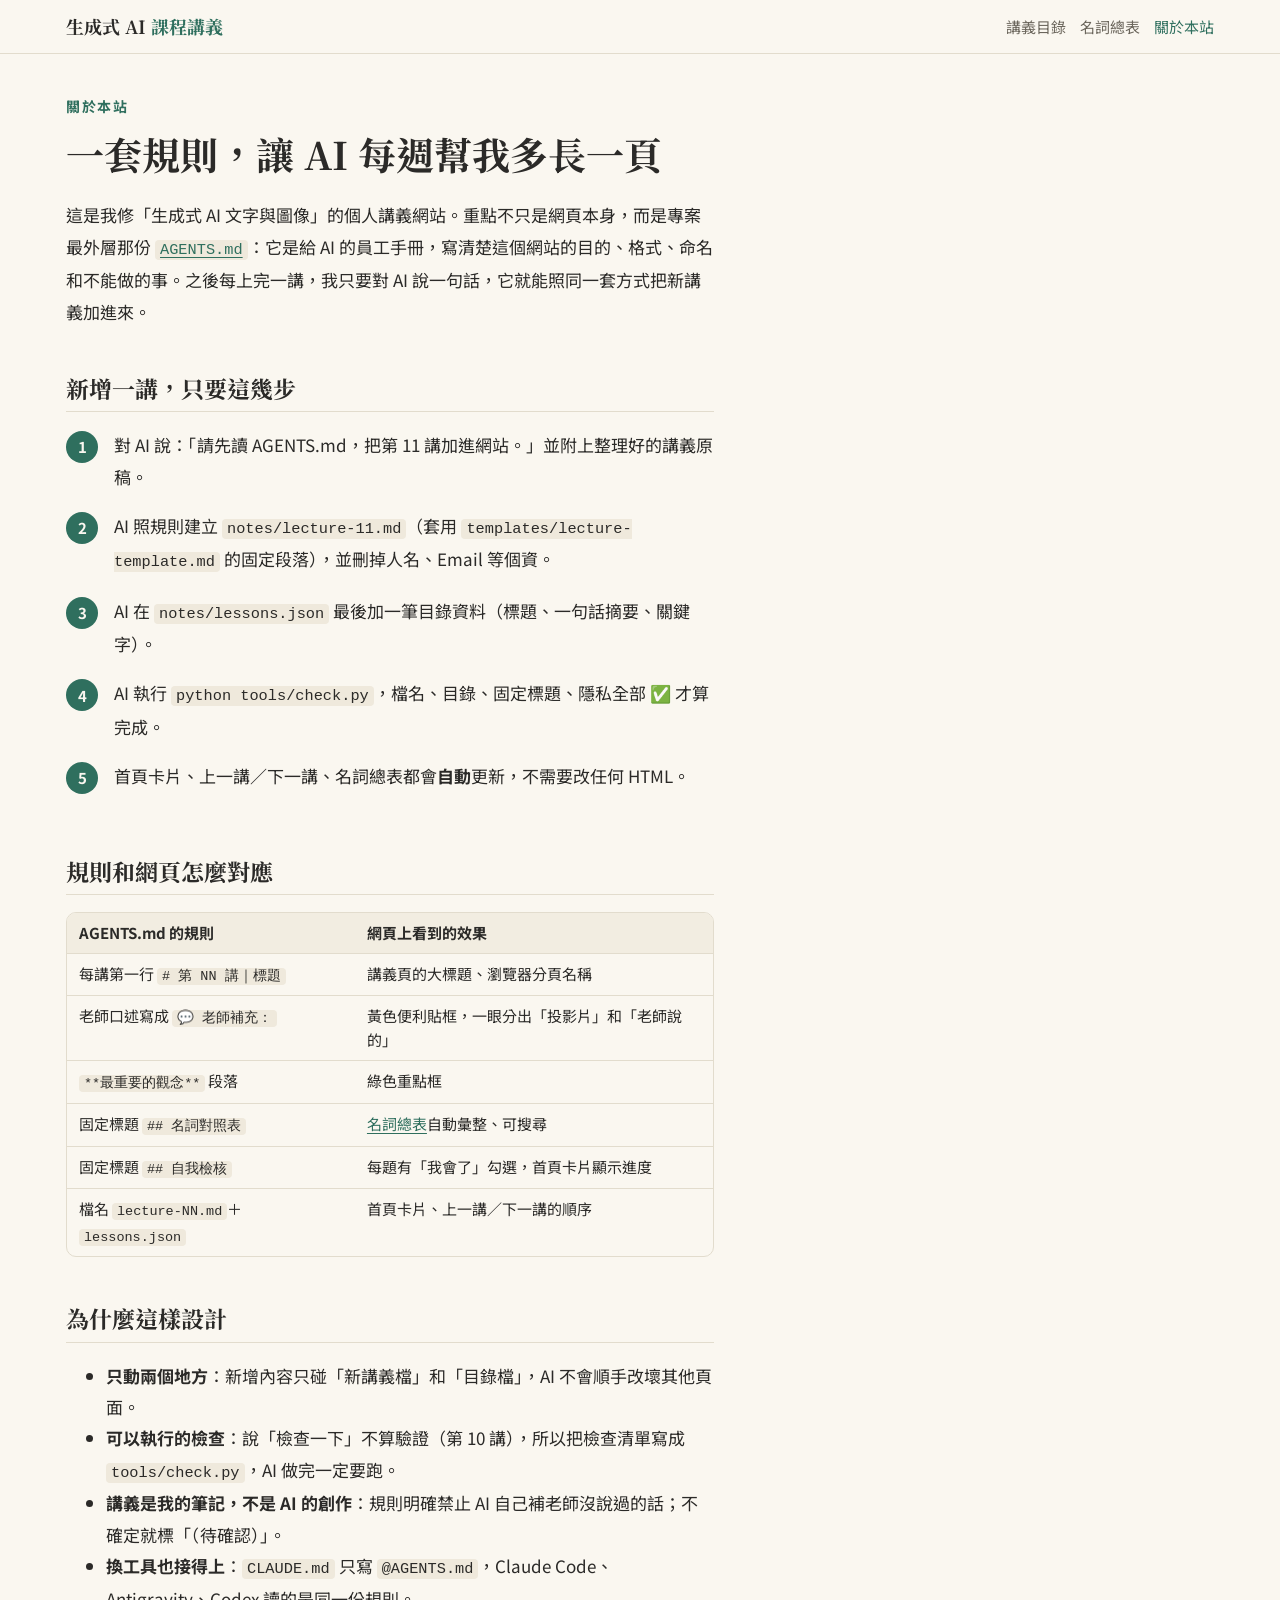
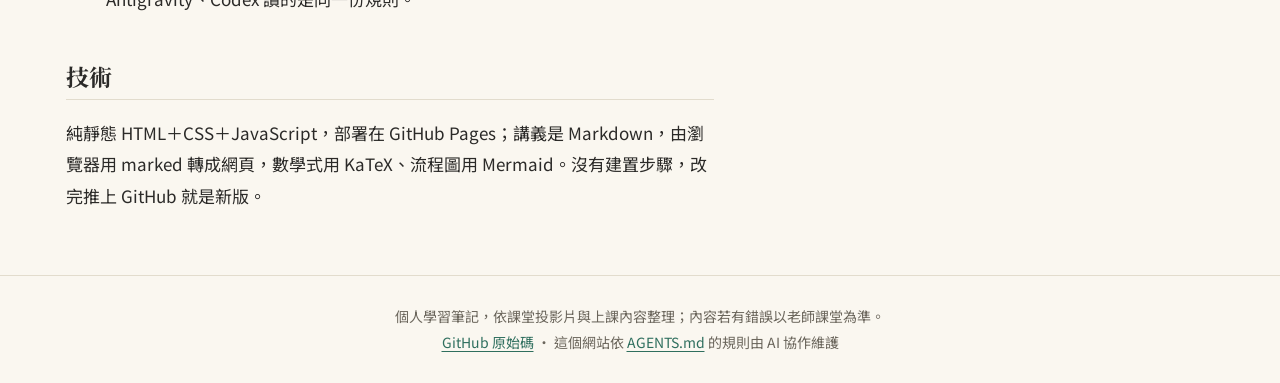
==== about.html @ 7ac34c0b "建立課程講義網站：AGENTS.md 規則、10 講講義、四個頁面與檢查腳本 Co-Authored-By: Claude Opus 5.5 <noreply@anthropic.com>" ====
<!doctype html>
<html lang="zh-Hant-TW">
<head>
  <meta charset="utf-8">
  <meta name="viewport" content="width=device-width, initial-scale=1">
  <title>關於本站｜生成式 AI 課程講義</title>
  <link rel="preconnect" href="https://fonts.googleapis.com">
  <link rel="preconnect" href="https://fonts.gstatic.com" crossorigin>
  <link href="https://fonts.googleapis.com/css2?family=Noto+Sans+TC:wght@400;700&family=Noto+Serif+TC:wght@700&display=swap" rel="stylesheet">
  <link rel="stylesheet" href="assets/style.css">
</head>
<body>
  <main class="page">
    <article class="prose article">
      <p class="eyebrow">關於本站</p>
      <h1>一套規則，讓 AI 每週幫我多長一頁</h1>
      <p>這是我修「生成式 AI 文字與圖像」的個人講義網站。重點不只是網頁本身，而是專案最外層那份 <a id="agents-link" href="#"><code>AGENTS.md</code></a>：它是給 AI 的員工手冊，寫清楚這個網站的目的、格式、命名和不能做的事。之後每上完一講，我只要對 AI 說一句話，它就能照同一套方式把新講義加進來。</p>

      <h2>新增一講，只要這幾步</h2>
      <ol class="steps">
        <li>對 AI 說：「請先讀 AGENTS.md，把第 11 講加進網站。」並附上整理好的講義原稿。</li>
        <li>AI 照規則建立 <code>notes/lecture-11.md</code>（套用 <code>templates/lecture-template.md</code> 的固定段落），並刪掉人名、Email 等個資。</li>
        <li>AI 在 <code>notes/lessons.json</code> 最後加一筆目錄資料（標題、一句話摘要、關鍵字）。</li>
        <li>AI 執行 <code>python tools/check.py</code>，檔名、目錄、固定標題、隱私全部 ✅ 才算完成。</li>
        <li>首頁卡片、上一講／下一講、名詞總表都會<strong>自動</strong>更新，不需要改任何 HTML。</li>
      </ol>

      <h2>規則和網頁怎麼對應</h2>
      <div class="table-wrap"><table>
        <thead><tr><th>AGENTS.md 的規則</th><th>網頁上看到的效果</th></tr></thead>
        <tbody>
          <tr><td>每講第一行 <code># 第 NN 講｜標題</code></td><td>講義頁的大標題、瀏覽器分頁名稱</td></tr>
          <tr><td>老師口述寫成 <code>💬 老師補充：</code></td><td>黃色便利貼框，一眼分出「投影片」和「老師說的」</td></tr>
          <tr><td><code>**最重要的觀念**</code> 段落</td><td>綠色重點框</td></tr>
          <tr><td>固定標題 <code>## 名詞對照表</code></td><td><a href="glossary.html">名詞總表</a>自動彙整、可搜尋</td></tr>
          <tr><td>固定標題 <code>## 自我檢核</code></td><td>每題有「我會了」勾選，首頁卡片顯示進度</td></tr>
          <tr><td>檔名 <code>lecture-NN.md</code>＋<code>lessons.json</code></td><td>首頁卡片、上一講／下一講的順序</td></tr>
        </tbody>
      </table></div>

      <h2>為什麼這樣設計</h2>
      <ul>
        <li><strong>只動兩個地方</strong>：新增內容只碰「新講義檔」和「目錄檔」，AI 不會順手改壞其他頁面。</li>
        <li><strong>可以執行的檢查</strong>：說「檢查一下」不算驗證（第 10 講），所以把檢查清單寫成 <code>tools/check.py</code>，AI 做完一定要跑。</li>
        <li><strong>講義是我的筆記，不是 AI 的創作</strong>：規則明確禁止 AI 自己補老師沒說過的話；不確定就標「（待確認）」。</li>
        <li><strong>換工具也接得上</strong>：<code>CLAUDE.md</code> 只寫 <code>@AGENTS.md</code>，Claude Code、Antigravity、Codex 讀的是同一份規則。</li>
      </ul>

      <h2>技術</h2>
      <p>純靜態 HTML＋CSS＋JavaScript，部署在 GitHub Pages；講義是 Markdown，由瀏覽器用 marked 轉成網頁，數學式用 KaTeX、流程圖用 Mermaid。沒有建置步驟，改完推上 GitHub 就是新版。</p>
    </article>
  </main>
  <script src="assets/common.js"></script>
  <script>
    renderChrome("about");
    document.getElementById("agents-link").href = `${SITE.repo}/blob/main/AGENTS.md`;
  </script>
</body>
</html>
---- assets/style.css ----
/* 全站唯一樣式表。顏色只用這裡的變數（見 AGENTS.md 第 6 節）。 */
:root {
  --paper: #faf7f0;        /* 米白底 */
  --paper-2: #f2ede1;      /* 卡片、表頭 */
  --ink: #2b2a28;          /* 深墨文字 */
  --ink-soft: #6b665c;     /* 次要文字 */
  --line: #e2dccd;         /* 分隔線 */
  --accent: #2f6f5e;       /* 墨綠：連結、重點框 */
  --accent-soft: #e3efe9;
  --marker: #fff1b8;       /* 螢光黃：只給 💬 老師補充 */
  --marker-edge: #e6c34a;
  --code-bg: #efe9dc;
  --shadow: 0 1px 2px rgba(60, 50, 30, .06), 0 4px 14px rgba(60, 50, 30, .06);
  --serif: "Noto Serif TC", "Songti TC", serif;
  --sans: "Noto Sans TC", "PingFang TC", "Microsoft JhengHei", sans-serif;
  --mono: ui-monospace, "Cascadia Code", Consolas, monospace;
  --measure: 72ch;
  color-scheme: light;
}

@media (prefers-color-scheme: dark) {
  :root {
    --paper: #1c1b19;
    --paper-2: #262421;
    --ink: #ece7dc;
    --ink-soft: #a9a294;
    --line: #3a3732;
    --accent: #7cc4ad;
    --accent-soft: #23332d;
    --marker: #3b3420;
    --marker-edge: #b8973a;
    --code-bg: #2a2825;
    --shadow: 0 1px 2px rgba(0, 0, 0, .3);
    color-scheme: dark;
  }
}

* { box-sizing: border-box; }
html { -webkit-text-size-adjust: 100%; }
body {
  margin: 0;
  background: var(--paper);
  color: var(--ink);
  font-family: var(--sans);
  font-size: 17px;
  line-height: 1.85;
}
a { color: var(--accent); text-underline-offset: 3px; }
a:hover { text-decoration-thickness: 2px; }
img { max-width: 100%; }

/* ---------- 頁首／頁尾 ---------- */
.site-header {
  border-bottom: 1px solid var(--line);
  background: var(--paper);
  position: sticky; top: 0; z-index: 10;
}
.site-header .wrap {
  display: flex; align-items: center; gap: 16px;
  max-width: 1180px; margin: 0 auto; padding: 10px 16px;
}
.brand {
  font-family: var(--serif); font-weight: 700; font-size: 18px;
  color: var(--ink); text-decoration: none; margin-right: auto;
  white-space: nowrap; overflow: hidden; text-overflow: ellipsis;
}
.brand span { color: var(--accent); }
.site-nav { display: flex; gap: 14px; font-size: 15px; }
.site-nav a { color: var(--ink-soft); text-decoration: none; white-space: nowrap; }
.site-nav a[aria-current="page"], .site-nav a:hover { color: var(--accent); }
.site-footer {
  border-top: 1px solid var(--line);
  color: var(--ink-soft); font-size: 14px;
  padding: 28px 16px 40px; text-align: center; margin-top: 64px;
}

.page { max-width: 1180px; margin: 0 auto; padding: 0 16px; }

/* ---------- 首頁 ---------- */
.hero { padding: 56px 0 28px; max-width: 760px; }
.eyebrow { color: var(--accent); font-size: 14px; letter-spacing: .12em; font-weight: 700; margin: 0 0 8px; }
.hero h1 { font-family: var(--serif); font-size: clamp(30px, 6vw, 44px); line-height: 1.3; margin: 0 0 16px; }
.hero p { color: var(--ink-soft); margin: 0; }
.stats { display: flex; gap: 28px; margin: 24px 0 0; flex-wrap: wrap; }
.stats b { display: block; font-family: var(--serif); font-size: 28px; color: var(--ink); }
.stats span { font-size: 14px; color: var(--ink-soft); }

.toolbar { display: flex; gap: 12px; align-items: center; margin: 24px 0 18px; flex-wrap: wrap; }
.search {
  flex: 1 1 260px; max-width: 420px;
  font: inherit; font-size: 16px; color: var(--ink);
  background: var(--paper-2); border: 1px solid var(--line);
  border-radius: 10px; padding: 9px 14px;
}
.search:focus { outline: 2px solid var(--accent); outline-offset: 1px; }
.toolbar .count { color: var(--ink-soft); font-size: 14px; }

.cards { display: grid; grid-template-columns: repeat(auto-fill, minmax(300px, 1fr)); gap: 18px; padding: 0; margin: 0; list-style: none; }
.card {
  display: flex; flex-direction: column; gap: 8px;
  background: var(--paper-2); border: 1px solid var(--line); border-radius: 14px;
  padding: 20px 20px 18px; color: inherit; text-decoration: none;
  box-shadow: var(--shadow); transition: transform .15s, border-color .15s;
  height: 100%;
}
.card:hover { transform: translateY(-2px); border-color: var(--accent); }
.card .num { font-family: var(--serif); font-size: 15px; color: var(--accent); font-weight: 700; }
.card h2 { font-family: var(--serif); font-size: 21px; line-height: 1.4; margin: 0; }
.card .sub { color: var(--ink-soft); font-size: 15px; margin: 0; }
.card .sum { font-size: 15px; margin: 4px 0 0; flex: 1; }
.tags { display: flex; flex-wrap: wrap; gap: 6px; margin-top: 6px; }
.tag { font-size: 12.5px; background: var(--accent-soft); color: var(--accent); border-radius: 999px; padding: 1px 10px; }
.card .progress { font-size: 13px; color: var(--ink-soft); }
.empty { color: var(--ink-soft); padding: 24px 0; }

/* ---------- 講義頁 ---------- */
.lesson-layout { display: grid; grid-template-columns: 240px minmax(0, 1fr); gap: 48px; padding-top: 32px; }
.toc { position: sticky; top: 76px; align-self: start; max-height: calc(100vh - 96px); overflow: auto; font-size: 14px; padding-right: 8px; }
.toc h2 { font-size: 13px; letter-spacing: .1em; color: var(--ink-soft); margin: 0 0 8px; }
.toc ol { list-style: none; padding: 0; margin: 0; }
.toc a { display: block; color: var(--ink-soft); text-decoration: none; padding: 4px 0 4px 10px; border-left: 2px solid var(--line); line-height: 1.5; }
.toc a:hover, .toc a.active { color: var(--accent); border-left-color: var(--accent); }
.toc details summary { display: none; }

.article { max-width: var(--measure); min-width: 0; }
.crumb { font-size: 14px; color: var(--ink-soft); margin: 0 0 12px; }
.article h1 { font-family: var(--serif); font-size: clamp(26px, 5vw, 36px); line-height: 1.35; margin: 0 0 20px; }
.article h1 small { display: block; font-size: .55em; color: var(--accent); font-weight: 700; letter-spacing: .08em; margin-bottom: 6px; }
.article h2 { font-family: var(--serif); font-size: 25px; line-height: 1.4; margin: 2.4em 0 .7em; padding-bottom: 6px; border-bottom: 1px solid var(--line); scroll-margin-top: 80px; }
.article h3 { font-size: 19px; margin: 1.8em 0 .5em; scroll-margin-top: 80px; }
.article h4 { font-size: 17px; margin: 1.4em 0 .4em; }
.article p, .article li { overflow-wrap: anywhere; }
.article blockquote { margin: 1em 0; padding: 4px 16px; border-left: 3px solid var(--line); color: var(--ink-soft); }
.article hr { border: 0; border-top: 1px dashed var(--line); margin: 2em 0; }
.article code { font-family: var(--mono); font-size: .9em; background: var(--code-bg); padding: 1px 5px; border-radius: 4px; }
.article pre { background: var(--code-bg); padding: 14px 16px; border-radius: 10px; overflow-x: auto; line-height: 1.6; }
.article pre code { background: none; padding: 0; }
.table-wrap { overflow-x: auto; margin: 1em 0; border: 1px solid var(--line); border-radius: 10px; }
.article table { border-collapse: collapse; width: 100%; font-size: 15px; line-height: 1.6; }
.article th, .article td { padding: 8px 12px; border-bottom: 1px solid var(--line); text-align: left; vertical-align: top; }
.article th { background: var(--paper-2); white-space: nowrap; }
.article tr:last-child td { border-bottom: 0; }
.katex-display { overflow-x: auto; overflow-y: hidden; padding: 4px 0; }
.mermaid { background: var(--paper-2); border-radius: 10px; padding: 12px; overflow-x: auto; text-align: center; }

/* 💬 老師補充：螢光便利貼 */
.teacher-note {
  background: var(--marker); border-left: 4px solid var(--marker-edge);
  border-radius: 4px 10px 10px 4px; padding: 10px 16px; margin: 1em 0;
}
.teacher-note > p:first-child { margin: 0 0 4px; font-weight: 700; }
.teacher-note ul, .teacher-note ol { margin: 0; padding-left: 1.3em; }
.teacher-note p:last-child { margin-bottom: 0; }
h2.spoken, h3.spoken { color: var(--ink); }
h2.spoken::after { content: "課堂口述"; font-family: var(--sans); font-size: 12px; font-weight: 700; color: var(--ink); background: var(--marker); border: 1px solid var(--marker-edge); border-radius: 999px; padding: 1px 8px; margin-left: 10px; vertical-align: middle; }

/* 最重要的觀念：綠色重點框 */
.key-idea { background: var(--accent-soft); border: 1px solid var(--accent); border-radius: 12px; padding: 14px 18px; margin: 1.2em 0; }

/* 自我檢核：勾選 */
.quiz { list-style: none; padding: 0; counter-reset: q; }
.quiz li { counter-increment: q; display: flex; gap: 12px; align-items: flex-start; padding: 10px 14px; margin: 8px 0; background: var(--paper-2); border: 1px solid var(--line); border-radius: 10px; }
.quiz li::before { content: counter(q); font-family: var(--serif); font-weight: 700; color: var(--accent); min-width: 1.4em; }
.quiz li .q { flex: 1; }
.quiz label { display: flex; align-items: center; gap: 4px; font-size: 13px; color: var(--ink-soft); white-space: nowrap; cursor: pointer; }
.quiz input { accent-color: var(--accent); width: 18px; height: 18px; }
.quiz li.done { border-color: var(--accent); }
.quiz li.done .q { color: var(--ink-soft); }
.quiz-meter { font-size: 14px; color: var(--ink-soft); }

.pager { display: grid; grid-template-columns: 1fr 1fr; gap: 14px; margin-top: 56px; }
.pager a { display: block; padding: 14px 16px; border: 1px solid var(--line); border-radius: 12px; text-decoration: none; color: inherit; background: var(--paper-2); }
.pager a:hover { border-color: var(--accent); }
.pager small { display: block; color: var(--ink-soft); font-size: 13px; }
.pager .next { text-align: right; grid-column: 2; }
.source-link { font-size: 14px; color: var(--ink-soft); margin-top: 24px; }
.loading { color: var(--ink-soft); padding: 40px 0; }

/* ---------- 名詞總表 ---------- */
.gloss-table td:first-child { font-weight: 700; min-width: 9em; }
.gloss-table td:last-child { white-space: nowrap; }
.gloss-table a { font-size: 13px; }

/* ---------- 關於 ---------- */
.prose { max-width: var(--measure); padding-top: 40px; }
.prose h1 { font-family: var(--serif); font-size: clamp(28px, 5vw, 38px); line-height: 1.35; }
.prose h2 { font-family: var(--serif); font-size: 23px; margin-top: 2em; }
.steps { counter-reset: s; list-style: none; padding: 0; }
.steps li { counter-increment: s; position: relative; padding: 0 0 18px 48px; }
.steps li::before { content: counter(s); position: absolute; left: 0; top: 2px; width: 32px; height: 32px; border-radius: 50%; background: var(--accent); color: var(--paper); font-weight: 700; display: grid; place-items: center; font-size: 15px; }

/* ---------- 手機 ---------- */
@media (max-width: 900px) {
  .lesson-layout { grid-template-columns: minmax(0, 1fr); gap: 0; padding-top: 20px; }
  .toc { position: static; max-height: none; margin-bottom: 16px; padding: 0; }
  .toc details { border: 1px solid var(--line); border-radius: 10px; padding: 8px 14px; background: var(--paper-2); }
  .toc details summary { display: list-item; cursor: pointer; font-weight: 700; color: var(--ink); }
  .toc details h2 { display: none; }
  .toc details[open] ol { margin-top: 8px; }
}
@media (max-width: 520px) {
  body { font-size: 16px; }
  .site-nav { gap: 10px; font-size: 14px; }
  .brand { font-size: 16px; }
  .pager { grid-template-columns: 1fr; }
  .pager .next { grid-column: 1; }
  .quiz li { flex-wrap: wrap; }
  .gloss-table thead { display: none; }
  .gloss-table tr { display: block; padding: 10px 14px; border-bottom: 1px solid var(--line); }
  .gloss-table td { display: block; padding: 0; border: 0; min-width: 0; }
  .gloss-table td:first-child { min-width: 0; }
  .gloss-table td:last-child { margin-top: 2px; }
}
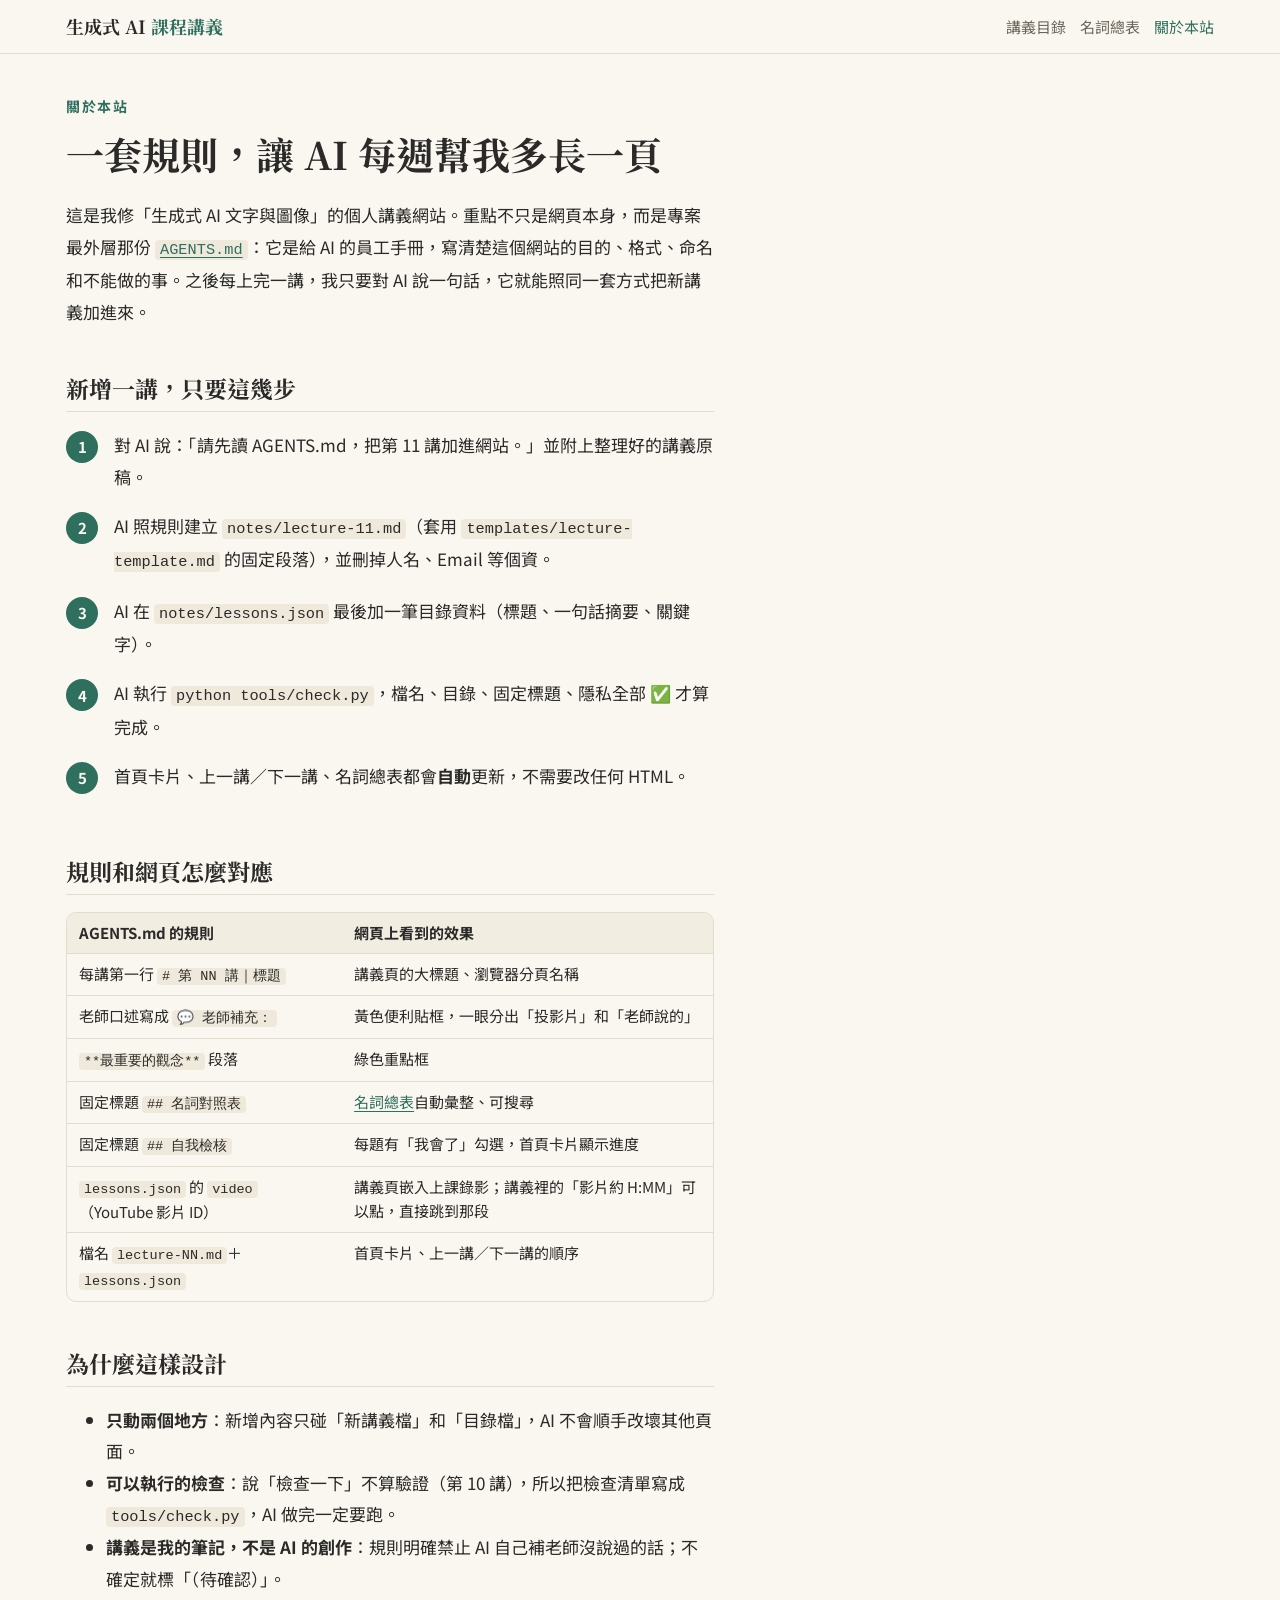
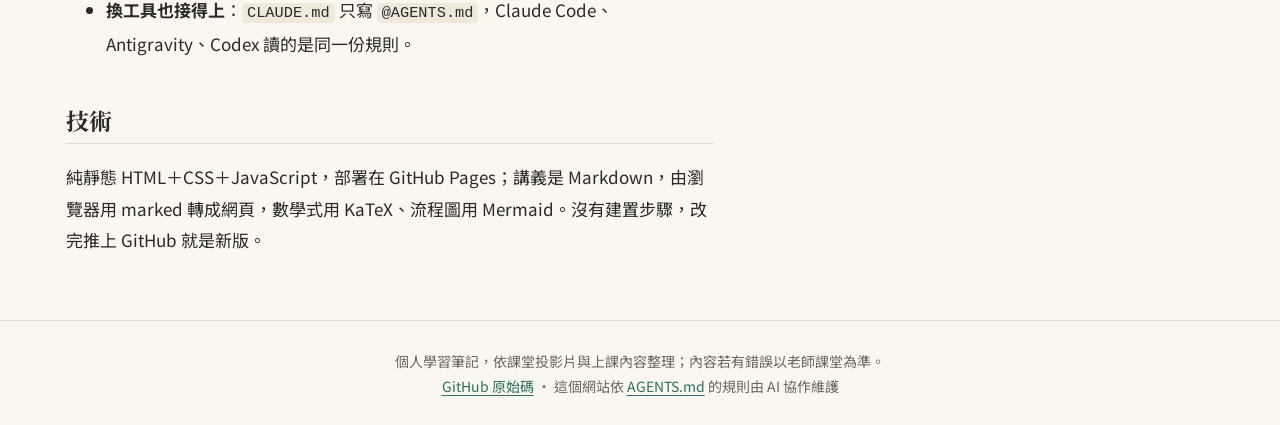
==== commit 426b9f4d: "嵌入上課錄影：lessons.json 加 video、講義時間點可跳轉 Co-Authored-By: Claude Opus 5.5 <noreply@anthropic.com>" ====
--- a/about.html
+++ b/about.html
@@ -34,6 +34,7 @@
           <tr><td><code>**最重要的觀念**</code> 段落</td><td>綠色重點框</td></tr>
           <tr><td>固定標題 <code>## 名詞對照表</code></td><td><a href="glossary.html">名詞總表</a>自動彙整、可搜尋</td></tr>
           <tr><td>固定標題 <code>## 自我檢核</code></td><td>每題有「我會了」勾選，首頁卡片顯示進度</td></tr>
+          <tr><td><code>lessons.json</code> 的 <code>video</code>（YouTube 影片 ID）</td><td>講義頁嵌入上課錄影；講義裡的「影片約 H:MM」可以點，直接跳到那段</td></tr>
           <tr><td>檔名 <code>lecture-NN.md</code>＋<code>lessons.json</code></td><td>首頁卡片、上一講／下一講的順序</td></tr>
         </tbody>
       </table></div>
--- a/assets/style.css
+++ b/assets/style.css
@@ -143,6 +143,14 @@
 .katex-display { overflow-x: auto; overflow-y: hidden; padding: 4px 0; }
 .mermaid { background: var(--paper-2); border-radius: 10px; padding: 12px; overflow-x: auto; text-align: center; }
 
+/* 上課錄影 */
+.video { margin: 0 0 1.6em; }
+.video-frame { position: relative; aspect-ratio: 16 / 9; background: var(--paper-2); border: 1px solid var(--line); border-radius: 12px; overflow: hidden; }
+.video-frame iframe { position: absolute; inset: 0; width: 100%; height: 100%; border: 0; }
+.video-note { font-size: 13.5px; color: var(--ink-soft); margin: 8px 0 0; line-height: 1.6; }
+a.timestamp { font-variant-numeric: tabular-nums; text-decoration-style: dotted; }
+a.timestamp::before { content: "▶ "; font-size: .75em; }
+
 /* 💬 老師補充：螢光便利貼 */
 .teacher-note {
   background: var(--marker); border-left: 4px solid var(--marker-edge);
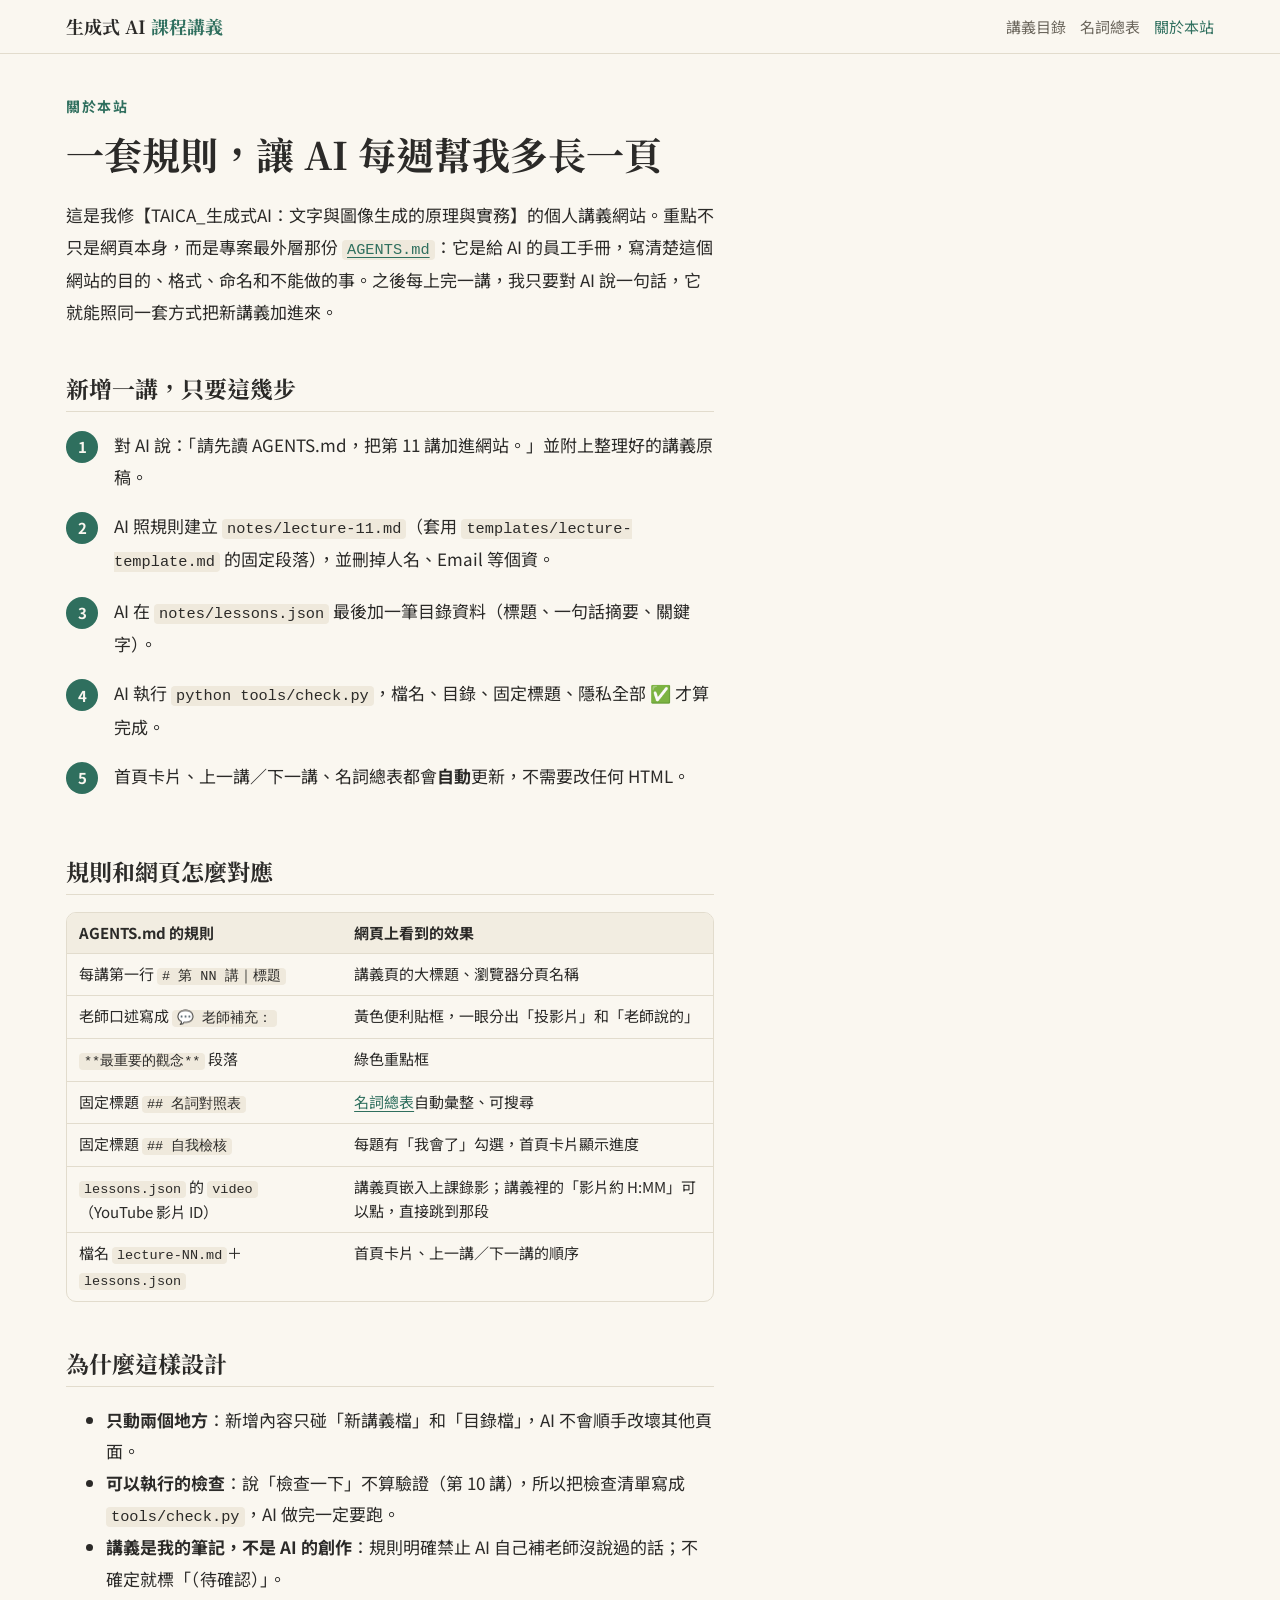
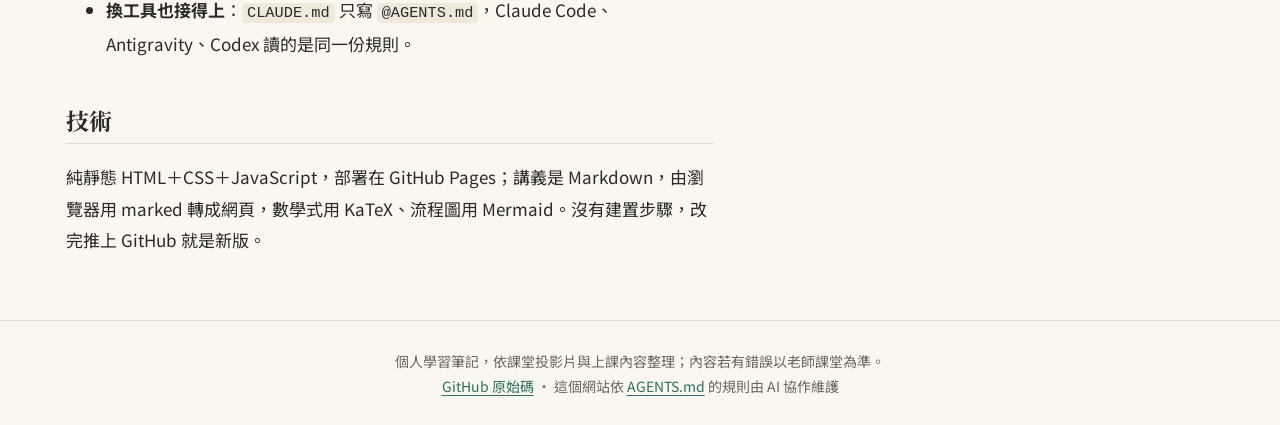
==== commit 5901255b: "課程全名、課程投影片連結、移除本機檔案連結並加入檢查 - 課程名稱改為【TAICA_生成式AI：文字與圖像生成的原理與實務】 - 首頁與錄影下方加【課程投影片】連結（集中在 common.js 的 S" ====
--- a/about.html
+++ b/about.html
@@ -14,7 +14,7 @@
     <article class="prose article">
       <p class="eyebrow">關於本站</p>
       <h1>一套規則，讓 AI 每週幫我多長一頁</h1>
-      <p>這是我修「生成式 AI 文字與圖像」的個人講義網站。重點不只是網頁本身，而是專案最外層那份 <a id="agents-link" href="#"><code>AGENTS.md</code></a>：它是給 AI 的員工手冊，寫清楚這個網站的目的、格式、命名和不能做的事。之後每上完一講，我只要對 AI 說一句話，它就能照同一套方式把新講義加進來。</p>
+      <p>這是我修【TAICA_生成式AI：文字與圖像生成的原理與實務】的個人講義網站。重點不只是網頁本身，而是專案最外層那份 <a id="agents-link" href="#"><code>AGENTS.md</code></a>：它是給 AI 的員工手冊，寫清楚這個網站的目的、格式、命名和不能做的事。之後每上完一講，我只要對 AI 說一句話，它就能照同一套方式把新講義加進來。</p>
 
       <h2>新增一講，只要這幾步</h2>
       <ol class="steps">
--- a/assets/style.css
+++ b/assets/style.css
@@ -81,6 +81,7 @@
 .eyebrow { color: var(--accent); font-size: 14px; letter-spacing: .12em; font-weight: 700; margin: 0 0 8px; }
 .hero h1 { font-family: var(--serif); font-size: clamp(30px, 6vw, 44px); line-height: 1.3; margin: 0 0 16px; }
 .hero p { color: var(--ink-soft); margin: 0; }
+.hero p.hero-links { margin-top: 14px; display: flex; flex-wrap: wrap; gap: 6px 18px; font-weight: 700; }
 .stats { display: flex; gap: 28px; margin: 24px 0 0; flex-wrap: wrap; }
 .stats b { display: block; font-family: var(--serif); font-size: 28px; color: var(--ink); }
 .stats span { font-size: 14px; color: var(--ink-soft); }
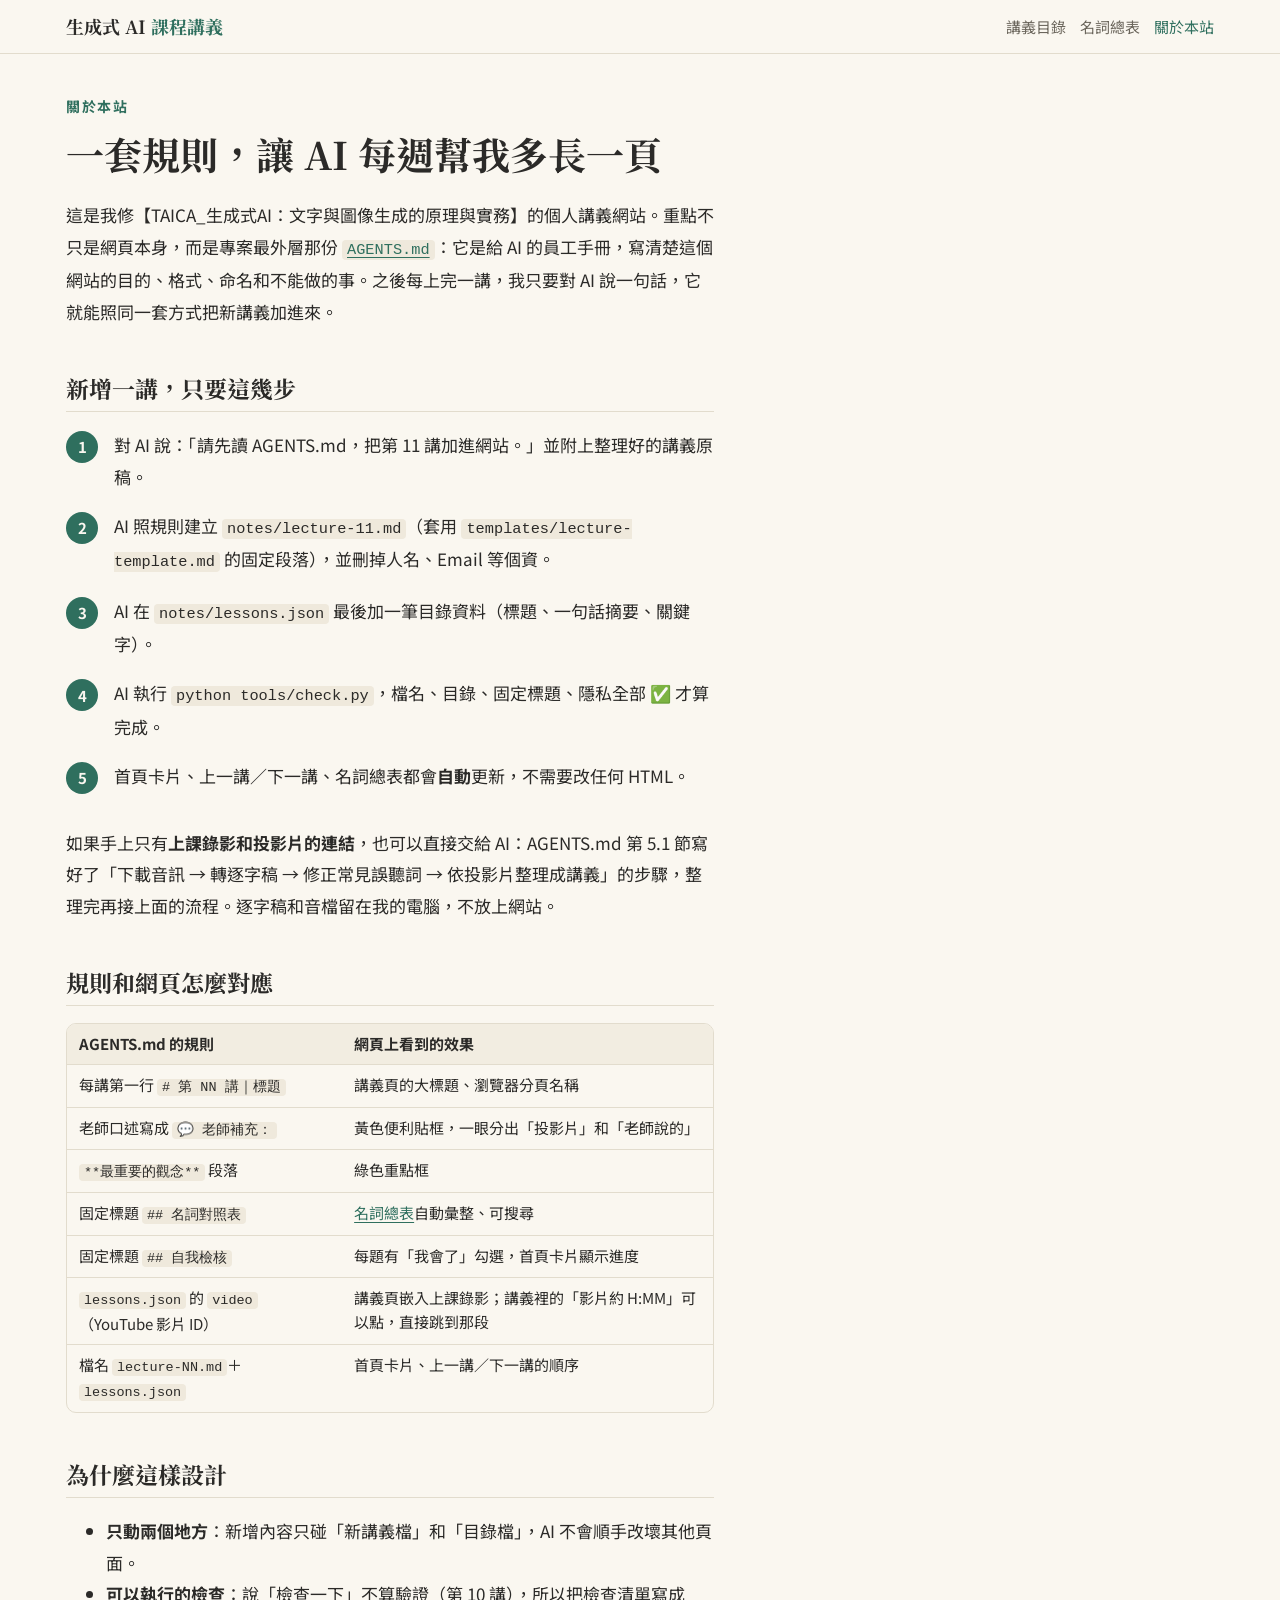
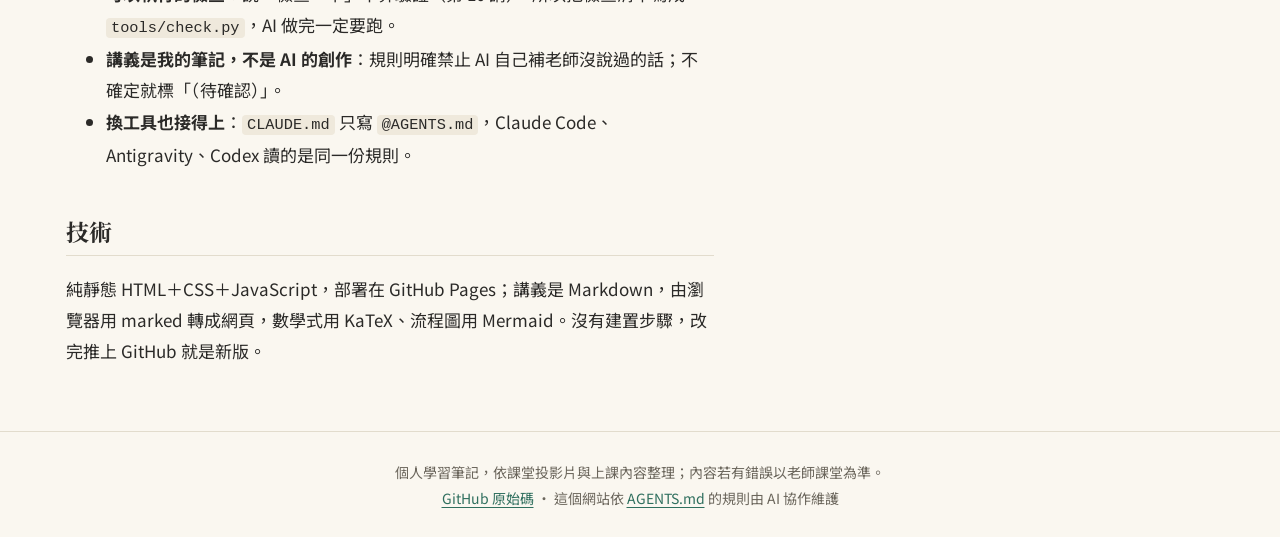
==== commit 1057e7bf: "AGENTS.md 新增 5.1「從連結產生講義原稿」流程與誤聽詞對照 Co-Authored-By: Claude Opus 5.5 <noreply@anthropic.com>" ====
--- a/about.html
+++ b/about.html
@@ -24,6 +24,8 @@
         <li>AI 執行 <code>python tools/check.py</code>，檔名、目錄、固定標題、隱私全部 ✅ 才算完成。</li>
         <li>首頁卡片、上一講／下一講、名詞總表都會<strong>自動</strong>更新，不需要改任何 HTML。</li>
       </ol>
+
+      <p>如果手上只有<strong>上課錄影和投影片的連結</strong>，也可以直接交給 AI：AGENTS.md 第 5.1 節寫好了「下載音訊 → 轉逐字稿 → 修正常見誤聽詞 → 依投影片整理成講義」的步驟，整理完再接上面的流程。逐字稿和音檔留在我的電腦，不放上網站。</p>
 
       <h2>規則和網頁怎麼對應</h2>
       <div class="table-wrap"><table>
